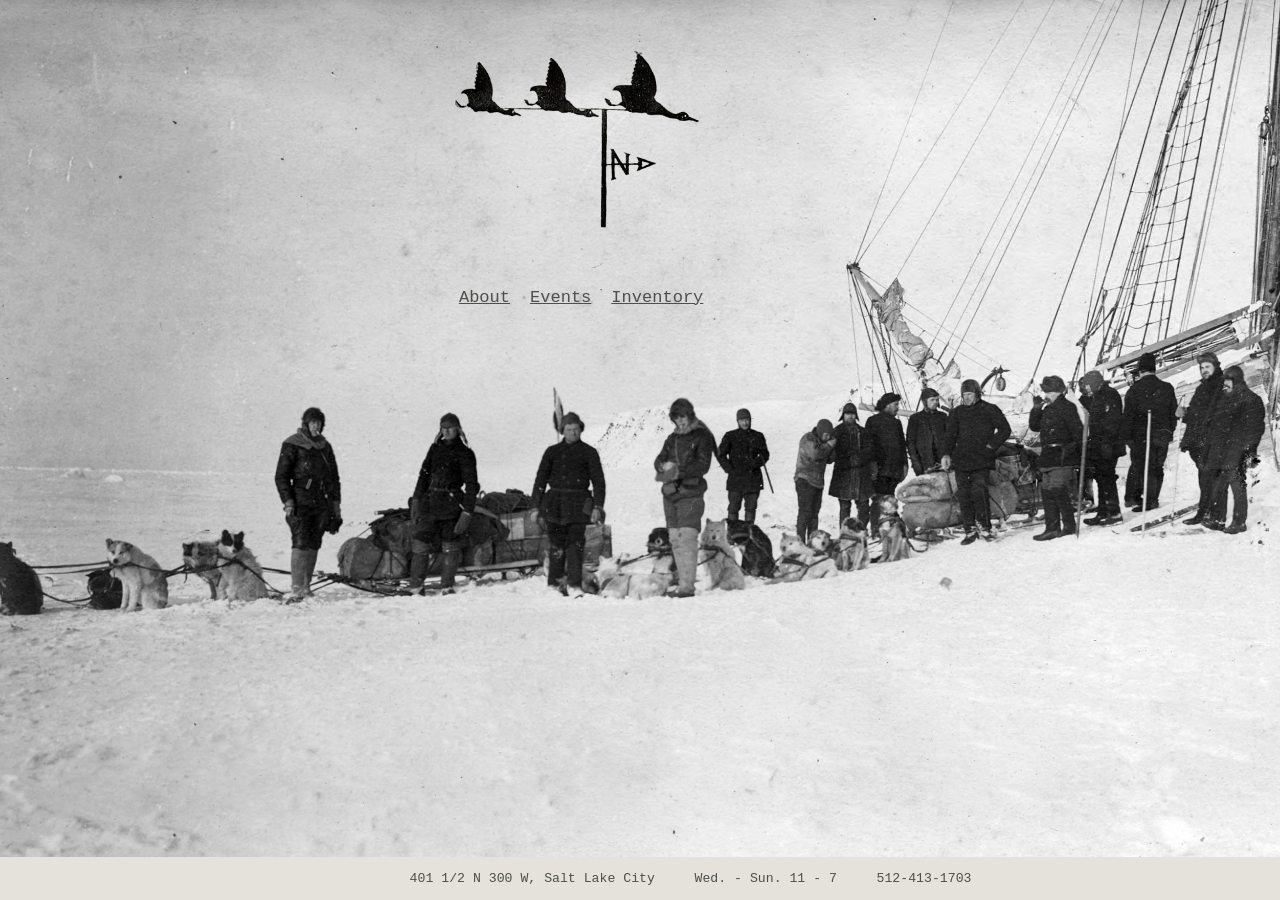
==== index.html @ c417ef38 "Unfolder" ====
<html>
<head>

<link rel="stylesheet" href="carter.css">
<title>Half North Book Club</title>
<link rel="icon" type="image/x-icon" href="Images/Logos/favicon.png">
<meta name="viewport" content="width=device-width, initial-scale=1, shrink-to-fit=no">
<style>

body {
  margin: 4%;
  background-color: #e4e2da;
  background-image: url("Images/Backgrounds/arctic7.jpg");
  background-repeat: no-repeat;
  background-attachment: fixed;
  background-size: cover;
  background-position: top center;}

.homepage {
  width: 27%;
  max-width: 1000px;
  height: auto;
  display: block;
  margin-left: auto;
  margin-right: auto;
}


.menu a:hover {
font-style: italic;
}

 /* SMALL SCREENS */
@media screen and (max-width: 700px) {

  .homepage {
    width: 51%;
    max-width: 1000px;
    height: auto;
    display: block;
    margin-left: auto;
    margin-right: auto;
  }

  .menu a {
    font-size: calc(16px + 0.75vw);
    margin: 16%;
    margin-left: 30%;
    line-height: 170%;
    }

              footer {
        padding: 1px;
        padding-left: 2%;
        font-family: 'Courier New', monospace;
      font-size: calc(10px + 0.25vw); }



body {
  margin: 0%;
  margin-top: 1%;
}
}

</style>
</head>


<body>

<div class = "menu">
  <img src="Images/Logos/angled.png" class="homepage"> <br><br><br>
  <a href="about.html">About</a> &nbsp;&nbsp;&nbsp; <a href="events.html">Events</a> &nbsp;&nbsp;&nbsp; <a href="inventory.html">Inventory</a>
  <br><br><br>
</div>

<footer>
  <p>401 1/2 N 300 W, Salt Lake City &nbsp;&nbsp;&nbsp; Wed. - Sun. 11 - 7 &nbsp;&nbsp;&nbsp; 512-413-1703 </p>
</footer>
---- carter.css ----
body {
  margin: 15%;
  margin-top: 5%;
  background-color: #e4e2da;
}

/* HOME */

div.menu {
  width: 90%;
  text-align: center;
}

  .menu h1 {
    font-family: 'Courier New', monospace;
    font-variation-settings: 'wght' 100;
    color: #4d4f4b;
    font-size: calc(28px + 0.95vw);
  }

  .menu a {
    font-family: 'Courier New', monospace;
    color: #4d4f4b;
    font-size: calc(10px + 0.55vw);
    }

  .menu p {
    font-family: 'Courier New', monospace;
    font-size: calc(8px + 0.35vw);
        text-align: left;
    color: #4d4f4b;
    width: 65%;
    max-width: 1000px;
    height: auto;
    display: block;
    margin-left: auto;
    margin-right: auto;
  }

 /* ABOUT */

  div.about {
  background-color: #e4e2da;
  text-align: left;
  width: 48%;
  height: auto;
  display: block;
  margin-left: 17%;
  margin-right: auto;
  padding: 4%
}

  .about h1  {
  font-family: 'Courier New', monospace;
      font-variation-settings: 'wght' 500;
    text-align: center;
    color: #4d4f4b;
  }

  .about p {
      font-family: 'Courier New', monospace;
      font-size: calc(8px + 0.35vw);
        }

         /* PHOTOS */
        .responsive {
          width: 35%;
          max-width: 1000px;
          height: auto;
          display: block;
          margin-left: auto;
          margin-right: auto;
        }

        footer {
            position: fixed;
            left: 0;
            bottom: 0;
            width: 100%;
            background-color: #e4e2da;
            max-height: 5%;
            color: #4d4f4b;
            padding: 1px;
            padding-left: 32%;
            font-family: 'Courier New', monospace;
            font-size: calc(10px + 0.25vw);
          }
        }

 /* SMALL SCREENS */

@media screen and (max-width: 700px) {

  body {
    margin: 12%;
    margin-top: 25%;
    }


  div.about {
      width: 80%;
      margin-left: 3%;
      margin-right: 3%;
      padding: 2%;
          }

  .about p {
   font-family: 'Courier New', monospace;
   font-size: calc(12px + 0.45vw);
                }

              }
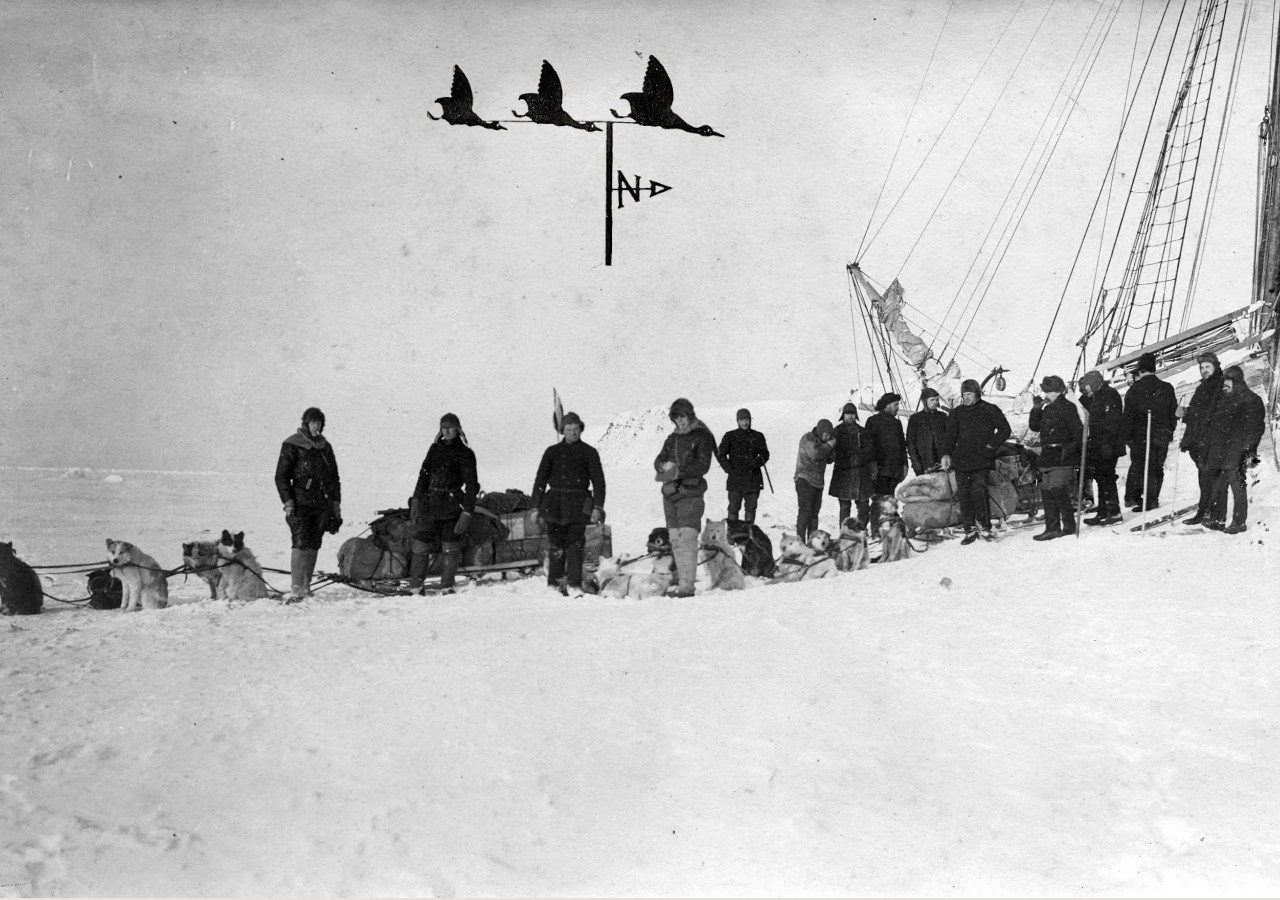
==== commit d2b65a92: "simplify" ====
--- a/index.html
+++ b/index.html
@@ -17,7 +17,7 @@
   background-position: top center;}
 
 .homepage {
-  width: 27%;
+  width: 33%;
   max-width: 1000px;
   height: auto;
   display: block;
@@ -29,6 +29,7 @@
 .menu a:hover {
 font-style: italic;
 }
+
 
  /* SMALL SCREENS */
 @media screen and (max-width: 700px) {
@@ -43,23 +44,21 @@
   }
 
   .menu a {
-    font-size: calc(16px + 0.75vw);
-    margin: 16%;
-    margin-left: 30%;
-    line-height: 170%;
+    font-size: calc(12px + 0.75vw);
+    align-content: center;
+    line-height: 130%;
     }
 
               footer {
         padding: 1px;
         padding-left: 2%;
-        font-family: 'Courier New', monospace;
       font-size: calc(10px + 0.25vw); }
 
 
 
 body {
   margin: 0%;
-  margin-top: 1%;
+  margin-top: 7%;
 }
 }
 
@@ -70,11 +69,10 @@
 <body>
 
 <div class = "menu">
-  <img src="Images/Logos/angled.png" class="homepage"> <br><br><br>
-  <a href="about.html">About</a> &nbsp;&nbsp;&nbsp; <a href="events.html">Events</a> &nbsp;&nbsp;&nbsp; <a href="inventory.html">Inventory</a>
+<img src="Images/Logos/angled.png" class="homepage"> <br>
+
   <br><br><br>
 </div>
 
 <footer>
-  <p>401 1/2 N 300 W, Salt Lake City &nbsp;&nbsp;&nbsp; Wed. - Sun. 11 - 7 &nbsp;&nbsp;&nbsp; 512-413-1703 </p>
 </footer>
--- a/carter.css
+++ b/carter.css
@@ -42,13 +42,42 @@
   div.about {
   background-color: #e4e2da;
   text-align: left;
-  width: 48%;
+  width: 65%;
   height: auto;
   display: block;
   margin-left: 17%;
   margin-right: auto;
-  padding: 4%
+  padding: 3%;
+  border-style: solid;
+  border-radius: 1px;
+  border-width: 1px;
+  border-color: #4d4f4b;
 }
+
+.button {
+  border-style: solid;
+  border-radius: 1px;
+  border-width: 1px;
+  border-color: #444444;
+  background-color: #4d4f4b;
+  color: #e4e2da;
+  padding: 5px;
+  text-decoration: none;
+  text-align: center;
+  margin:auto;
+  display:block;
+  }
+
+  .button a {
+    font-family: 'Courier New', monospace;
+    color: #e4e2da;
+      font-size: calc(10px + 0.25vw);
+        }
+
+        .button a:hover {
+        font-style: italic;
+        }
+
 
   .about h1  {
   font-family: 'Courier New', monospace;
@@ -58,8 +87,9 @@
   }
 
   .about p {
-      font-family: 'Courier New', monospace;
-      font-size: calc(8px + 0.35vw);
+      font-size: calc(10px + 0.25vw);
+      color: #4d4f4b;
+      line-height: 130%;
         }
 
          /* PHOTOS */
@@ -104,9 +134,5 @@
       padding: 2%;
           }
 
-  .about p {
-   font-family: 'Courier New', monospace;
-   font-size: calc(12px + 0.45vw);
-                }
 
               }
